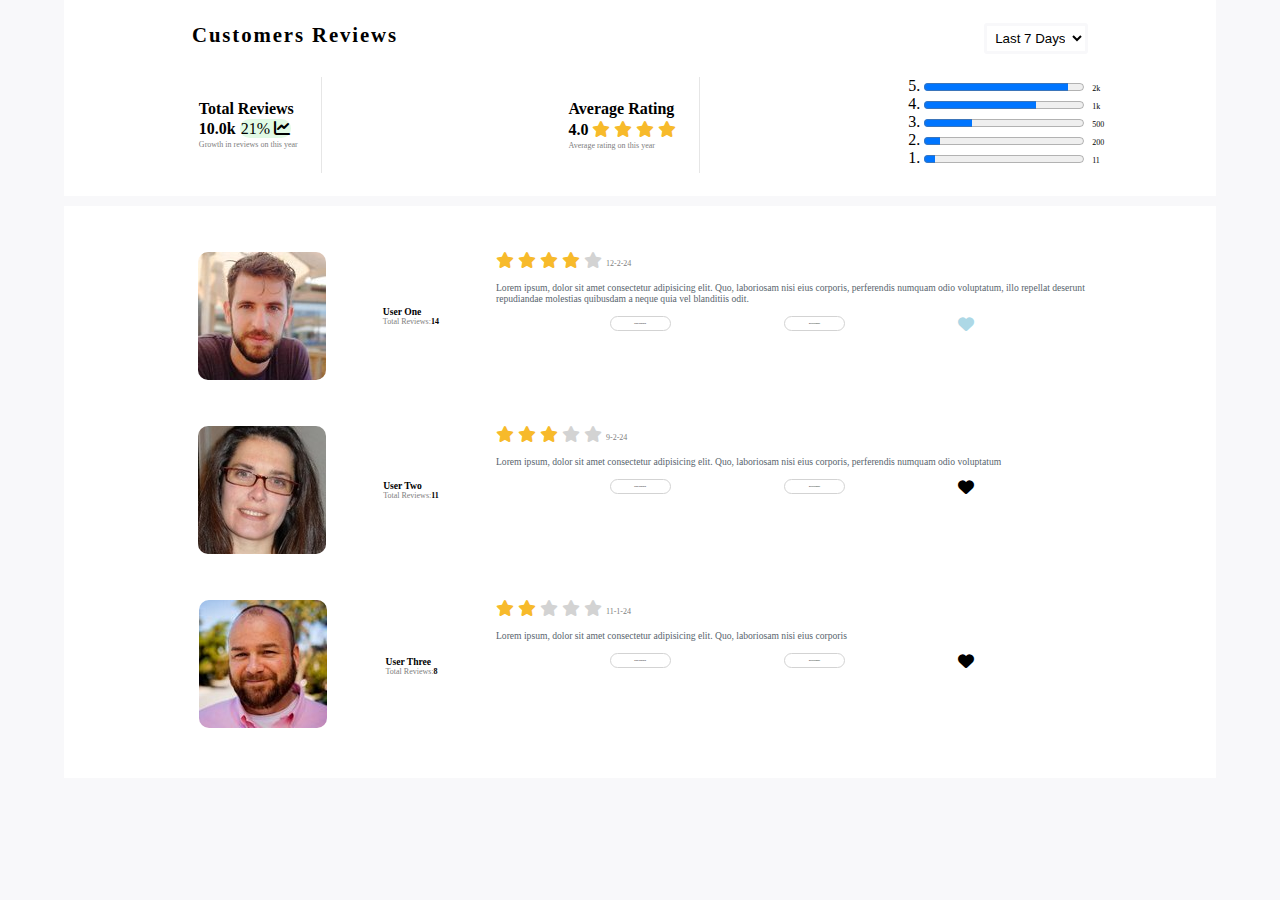
==== Customer Reviews/index.html @ fae29fc6 "added customer reviews project" ====
<!DOCTYPE html>
<html>
  <head>
    <meta charset="UTF-8" />
    <meta name="description" content="Customers Reviews" />
    <meta name="author" content="Gouri Bhise" />
    <meta name="viewport" content="width=device-width, initial-scale=1.0" />
    <title>Customers Reviews</title>
    <link rel="stylesheet" href="./style.css" />
    <link
      rel="stylesheet"
      href="https://cdnjs.cloudflare.com/ajax/libs/font-awesome/6.5.1/css/all.min.css"
    />
  </head>
  <body>
    <main>
      <!--heading-->
      <section id="heading">
        <div id="heading-title">Customers Reviews</div>
        <div id="heading-dropdown">
          <select name="dtrange" id="dtdropdown">
            <option value="7days">Last 7 Days</option>
            <option value="28days">Last 28 Days</option>
            <option value="90days">Last 90 Days</option>
            <option value="currentyr">2024</option>
            <option value="lastyr">2023</option>
            <option value="lifetime">lifetime</option>
          </select>
        </div>
      </section>
      <!--reviews summary in short-->
      <section id="summary">
        <div id="total">
          <p><b>Total Reviews</b></p>
          <p>
            <b>10.0k</b>
            <span id="direction"
              >21% <i class="fa-solid fa-chart-line"></i
            ></span>
          </p>
          <p id="total-msg">Growth in reviews on this year</p>
        </div>
        <div id="stars">
          <p><b>Average Rating</b></p>
          <p>
            <b> 4.0</b>
            <span>
              <i class="fa-solid fa-star"></i>
              <i class="fa-solid fa-star"></i>
              <i class="fa-solid fa-star"></i>
              <i class="fa-solid fa-star"></i>
            </span>
          </p>
          <p>Average rating on this year</p>
        </div>

        <div id="graph">
          <ol reversed>
            <li>
              <progress id="five" value="90" max="100"></progress>&nbsp;
              <span>2k</span>
            </li>
            <li>
              <progress id="four" value="70" max="100"></progress>&nbsp;
              <span>1k</span>
            </li>
            <li>
              <progress id="three" value="30" max="100"></progress>&nbsp;
              <span>500</span>
            </li>
            <li>
              <progress id="two" value="10" max="100"></progress>&nbsp;
              <span>200</span>
            </li>
            <li>
              <progress id="one" value="7" max="100"></progress>&nbsp;
              <span>11</span>
            </li>
          </ol>
        </div>
      </section>
      <!--user reviews section-->
      <section id="reviews-section">
        <article class="reviews">
          <div class="user-details">
            <img src="./images/1.jpg" alt="user1 image" class="user_img" />
            <div>
              <h4>User One</h4>
              <p>Total Reviews:<b>14</b></p>
            </div>
          </div>
          <div class="user-review">
            <div>
              <span>
                <i class="fa-solid fa-star"></i>
                <i class="fa-solid fa-star"></i>
                <i class="fa-solid fa-star"></i>
                <i class="fa-solid fa-star"></i>
                <i class="fa-solid fa-star" style="color: lightgray"></i>
              </span>
              <span>12-2-24</span>
            </div>

            <p>
              Lorem ipsum, dolor sit amet consectetur adipisicing elit. Quo,
              laboriosam nisi eius corporis, perferendis numquam odio
              voluptatum, illo repellat deserunt repudiandae molestias quibusdam
              a neque quia vel blanditiis odit.
            </p>
            <div id="review-btns">
              <button id="button1">Public Comment</button>
              <button id="button2">Direct Message</button>
              <i class="fa-solid fa-heart" style="color: #add8e6"></i>
            </div>
          </div>
        </article>
        <article class="reviews">
          <div class="user-details">
            <img src="./images/2.jpg" alt="user1 image" class="user_img" />
            <div>
              <h4>User Two</h4>
              <p>Total Reviews:<b>11</b></p>
            </div>
          </div>
          <div class="user-review">
            <div>
              <span>
                <i class="fa-solid fa-star"></i>
                <i class="fa-solid fa-star"></i>
                <i class="fa-solid fa-star"></i>
                <i class="fa-solid fa-star" style="color: lightgray"></i>
                <i class="fa-solid fa-star" style="color: lightgray"></i>
              </span>
              <span>9-2-24</span>
            </div>

            <p>
              Lorem ipsum, dolor sit amet consectetur adipisicing elit. Quo,
              laboriosam nisi eius corporis, perferendis numquam odio voluptatum
            </p>
            <div id="review-btns">
              <button id="button1">Public Comment</button>
              <button id="button2">Direct Message</button>
              <i class="fa-solid fa-heart"></i>
            </div>
          </div>
        </article>
        <article class="reviews">
          <div class="user-details">
            <a href="#"
              ><img src="./images/3.jpg" alt="user1 image" class="user_img"
            /></a>
            <div>
              <h4>User Three</h4>
              <p>Total Reviews:<b>8</b></p>
            </div>
          </div>
          <div class="user-review">
            <div>
              <span>
                <i class="fa-solid fa-star"></i>
                <i class="fa-solid fa-star"></i>
                <i class="fa-solid fa-star" style="color: lightgray"></i>
                <i class="fa-solid fa-star" style="color: lightgray"></i>
                <i class="fa-solid fa-star" style="color: lightgray"></i>
              </span>
              <span>11-1-24</span>
            </div>

            <p>
              Lorem ipsum, dolor sit amet consectetur adipisicing elit. Quo,
              laboriosam nisi eius corporis
            </p>
            <div id="review-btns">
              <button id="button1">Public Comment</button>
              <button id="button2">Direct Message</button>
              <i class="fa-solid fa-heart"></i>
            </div>
          </div>
        </article>
      </section>
    </main>
  </body>
</html>
---- Customer Reviews/style.css ----
* {
  margin: 0;
  padding: 0;
}

body {
  background-color: #f8f8fa;
}

main {
  background-color: #ffffff;
  width: 90vw;
  margin: 0 auto;
}

#heading {
  display: flex;
  justify-content: space-between;
  padding-top: 2%;
}
#heading-title {
  margin-left: 10vw;
  font-size: 1.3rem;
  font-weight: bold;
  letter-spacing: 0.5mm;
}

#direction {
  background-color: #e1fae5;
  padding: 1%;
  border: none;
  border-radius: 10px;
}
#total,
#stars {
  padding: 2%;
  border-right: 1px solid #e6e6e6;
}
#total > p:nth-child(2),
p:nth-child(3) {
  margin-top: 2%;
}
#total > p:nth-child(3) {
  color: gray;
  font-size: 0.5rem;
}
#stars > p:nth-child(2),
p:nth-child(3) {
  margin-top: 2%;
}
#stars > p:nth-child(3) {
  color: gray;
  font-size: 0.5rem;
}
#heading-dropdown {
  margin-right: 10vw;
}
select {
  background-color: white;
  padding: 4%;
  width: 100%;
  cursor: pointer;
  border: 3px solid #f8f8fa;
  border-radius: 3px;
}
.fa-star {
  color: #f7ba2b;
}
progress::-moz-progress-bar {
  background: lightblue;
}
#summary {
  margin-top: 2%;
  display: flex;
  justify-content: space-around;
  border-bottom: 10px solid #f8f8fa;
  padding-bottom: 2%;
}
ol > li > span {
  font-size: 0.5rem;
}
#reviews-section {
  display: flex;
  flex-direction: column;
  margin-top: 4%;
}

#reviews-section > article {
  margin-left: 2vw;
}
.reviews {
  display: flex;
  flex-direction: row;
  justify-content: space-between;
  margin-bottom: 4%;
}
.user_img {
  border: none;
  border-radius: 10px;
}
.user_img:hover {
  border: 6px solid #add8e6;
  border-radius: 10px;
}
.user-details {
  margin-left: 4vw;
  display: flex;
  flex-direction: row;
  justify-content: space-evenly;
  align-items: center;
  width: 30vw;
}
h4 {
  font-size: 0.6rem;
}
.user-details > div > p {
  font-size: 0.5rem;
  color: gray;
}
.user-details > div > p > b {
  font-size: 0.5rem;
  color: black;
}

.user-review {
  margin-right: 10vw;
  width: 50vw;
}
.user-review > div {
  margin-bottom: 2%;
}

.user-review > div > span:nth-child(2) {
  color: gray;
  font-size: 0.5rem;
}
.user-review > p {
  color: #58646d;
  font-size: 0.6rem;

  font-weight: lighter;
}
#review-btns {
  display: flex;
  justify-content: space-evenly;
  align-items: center;
  margin-top: 2%;
}

#review-btns > button {
  padding: 1%;
  padding-left: 4%;
  padding-right: 4%;
  border: 1px solid lightgray;
  border-radius: 10px;
  font-size: 0.1rem;
  font-weight: 500;
  background-color: white;
  display: inline-block;
  transition-duration: 0.4s;
}
#button1:hover,
#button2:hover {
  background-color: #add8e6;
  color: white;
}
.fa-heart:hover {
  color: #add8e6;
}
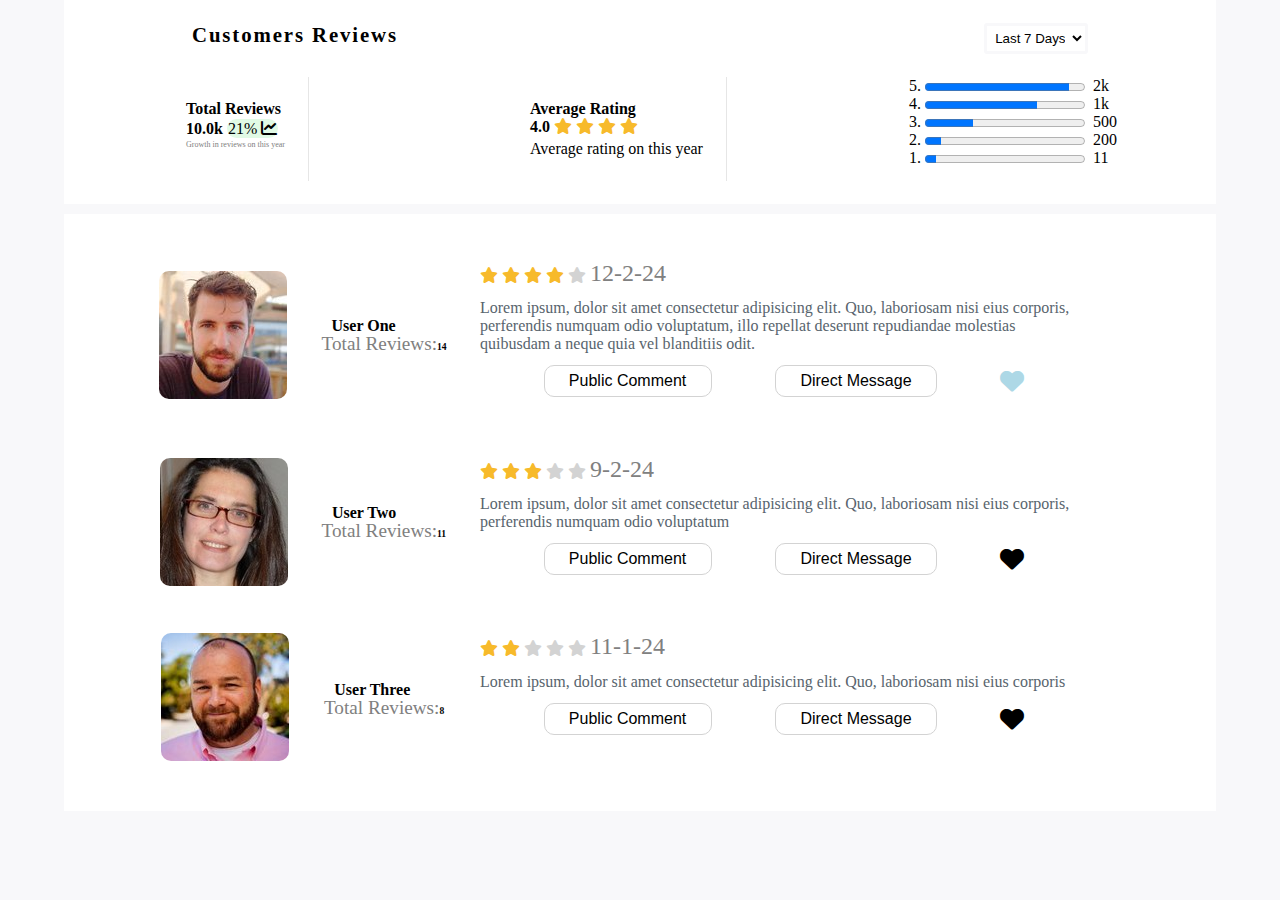
==== commit 758cdeb1: "updated customer reviews for chrome" ====
--- a/Customer Reviews/index.html
+++ b/Customer Reviews/index.html
@@ -98,7 +98,7 @@
                 <i class="fa-solid fa-star"></i>
                 <i class="fa-solid fa-star" style="color: lightgray"></i>
               </span>
-              <span>12-2-24</span>
+              <span class="rw_dt">12-2-24</span>
             </div>
 
             <p>
@@ -131,7 +131,7 @@
                 <i class="fa-solid fa-star" style="color: lightgray"></i>
                 <i class="fa-solid fa-star" style="color: lightgray"></i>
               </span>
-              <span>9-2-24</span>
+              <span class="rw_dt">9-2-24</span>
             </div>
 
             <p>
@@ -164,7 +164,7 @@
                 <i class="fa-solid fa-star" style="color: lightgray"></i>
                 <i class="fa-solid fa-star" style="color: lightgray"></i>
               </span>
-              <span>11-1-24</span>
+              <span class="rw_dt">11-1-24</span>
             </div>
 
             <p>
--- a/Customer Reviews/style.css
+++ b/Customer Reviews/style.css
@@ -1,10 +1,21 @@
 * {
   margin: 0;
   padding: 0;
+  -webkit-text-size-adjust: none;
+
+  -moz-text-size-adjust: none;
+
+  -webkit-text-size-adjust: none;
+
+  -ms-text-size-adjust: none;
+
+  font-size-adjust: none;
 }
 
 body {
   background-color: #f8f8fa;
+  font-size: rem;
+  /*10/12=0.833, font-size:10px*/
 }
 
 main {
@@ -24,13 +35,41 @@
   font-weight: bold;
   letter-spacing: 0.5mm;
 }
-
 #direction {
   background-color: #e1fae5;
   padding: 1%;
   border: none;
   border-radius: 10px;
 }
+#heading-dropdown {
+  margin-right: 10vw;
+}
+select {
+  background-color: white;
+  padding: 4%;
+  width: 100%;
+  cursor: pointer;
+  border: 3px solid #f8f8fa;
+  border-radius: 3px;
+}
+progress::-moz-progress-bar {
+  background: lightblue;
+}
+#graph > ol > li > span {
+  font-size: 1rem;
+}
+#summary {
+  margin-top: 2%;
+  display: flex;
+  justify-content: space-around;
+  border-bottom: 10px solid #f8f8fa;
+  padding-bottom: 2%;
+}
+.user-details > div > p {
+  font-size: 0.5rem;
+  transform: scale(1.2); /*10/12=0.833, font-size:10px*/
+}
+
 #total,
 #stars {
   padding: 2%;
@@ -44,49 +83,23 @@
   color: gray;
   font-size: 0.5rem;
 }
-#stars > p:nth-child(2),
-p:nth-child(3) {
-  margin-top: 2%;
-}
-#stars > p:nth-child(3) {
-  color: gray;
-  font-size: 0.5rem;
-}
-#heading-dropdown {
-  margin-right: 10vw;
-}
-select {
-  background-color: white;
-  padding: 4%;
-  width: 100%;
-  cursor: pointer;
-  border: 3px solid #f8f8fa;
-  border-radius: 3px;
-}
+
 .fa-star {
   color: #f7ba2b;
 }
-progress::-moz-progress-bar {
-  background: lightblue;
-}
-#summary {
-  margin-top: 2%;
-  display: flex;
-  justify-content: space-around;
-  border-bottom: 10px solid #f8f8fa;
-  padding-bottom: 2%;
-}
+
 ol > li > span {
   font-size: 0.5rem;
 }
+/*reviews section*/
 #reviews-section {
   display: flex;
   flex-direction: column;
   margin-top: 4%;
 }
 
-#reviews-section > article {
-  margin-left: 2vw;
+.user-review > div > span:nth-child(2) {
+  font-size: 24px !important;
 }
 .reviews {
   display: flex;
@@ -111,10 +124,10 @@
   width: 30vw;
 }
 h4 {
-  font-size: 0.6rem;
+  font-size: 1rem;
 }
 .user-details > div > p {
-  font-size: 0.5rem;
+  font-size: 1rem;
   color: gray;
 }
 .user-details > div > p > b {
@@ -136,7 +149,7 @@
 }
 .user-review > p {
   color: #58646d;
-  font-size: 0.6rem;
+  font-size: 1rem;
 
   font-weight: lighter;
 }
@@ -153,7 +166,7 @@
   padding-right: 4%;
   border: 1px solid lightgray;
   border-radius: 10px;
-  font-size: 0.1rem;
+  font-size: 1rem;
   font-weight: 500;
   background-color: white;
   display: inline-block;
@@ -164,6 +177,9 @@
   background-color: #add8e6;
   color: white;
 }
+.fa-heart {
+  font-size: 24px;
+}
 .fa-heart:hover {
   color: #add8e6;
 }
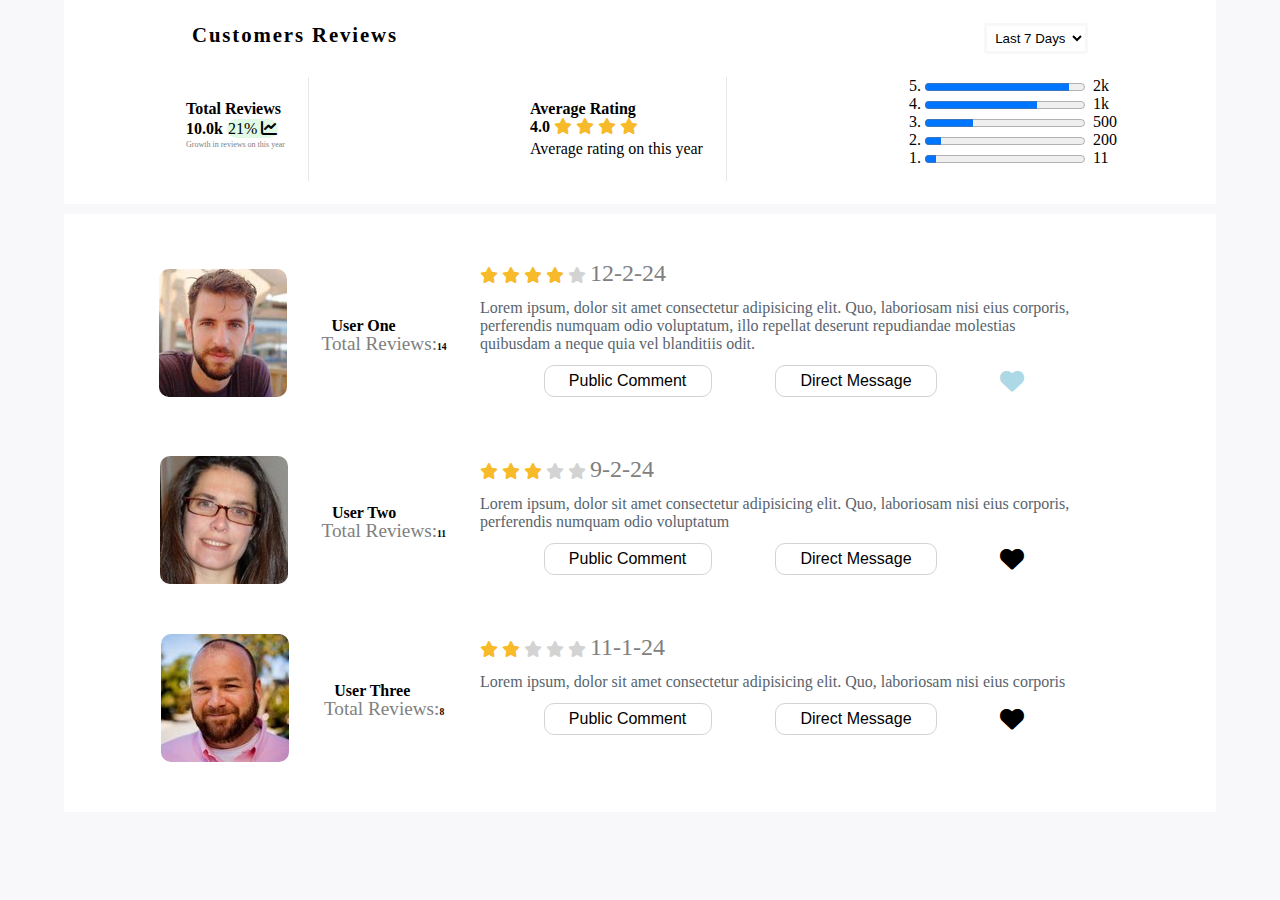
==== commit f2b0ebf3: "updated for chromium" ====
--- a/Customer Reviews/index.html
+++ b/Customer Reviews/index.html
@@ -83,7 +83,8 @@
       <section id="reviews-section">
         <article class="reviews">
           <div class="user-details">
-            <img src="./images/1.jpg" alt="user1 image" class="user_img" />
+            <a href="">
+            <img src="./images/1.jpg" alt="user1 image" class="user_img" /></a>
             <div>
               <h4>User One</h4>
               <p>Total Reviews:<b>14</b></p>
@@ -116,7 +117,7 @@
         </article>
         <article class="reviews">
           <div class="user-details">
-            <img src="./images/2.jpg" alt="user1 image" class="user_img" />
+       <a href="">     <img src="./images/2.jpg" alt="user1 image" class="user_img" /></a>
             <div>
               <h4>User Two</h4>
               <p>Total Reviews:<b>11</b></p>
--- a/Customer Reviews/style.css
+++ b/Customer Reviews/style.css
@@ -176,9 +176,11 @@
 #button2:hover {
   background-color: #add8e6;
   color: white;
+  cursor: pointer;
 }
 .fa-heart {
   font-size: 24px;
+  cursor:pointer;
 }
 .fa-heart:hover {
   color: #add8e6;
